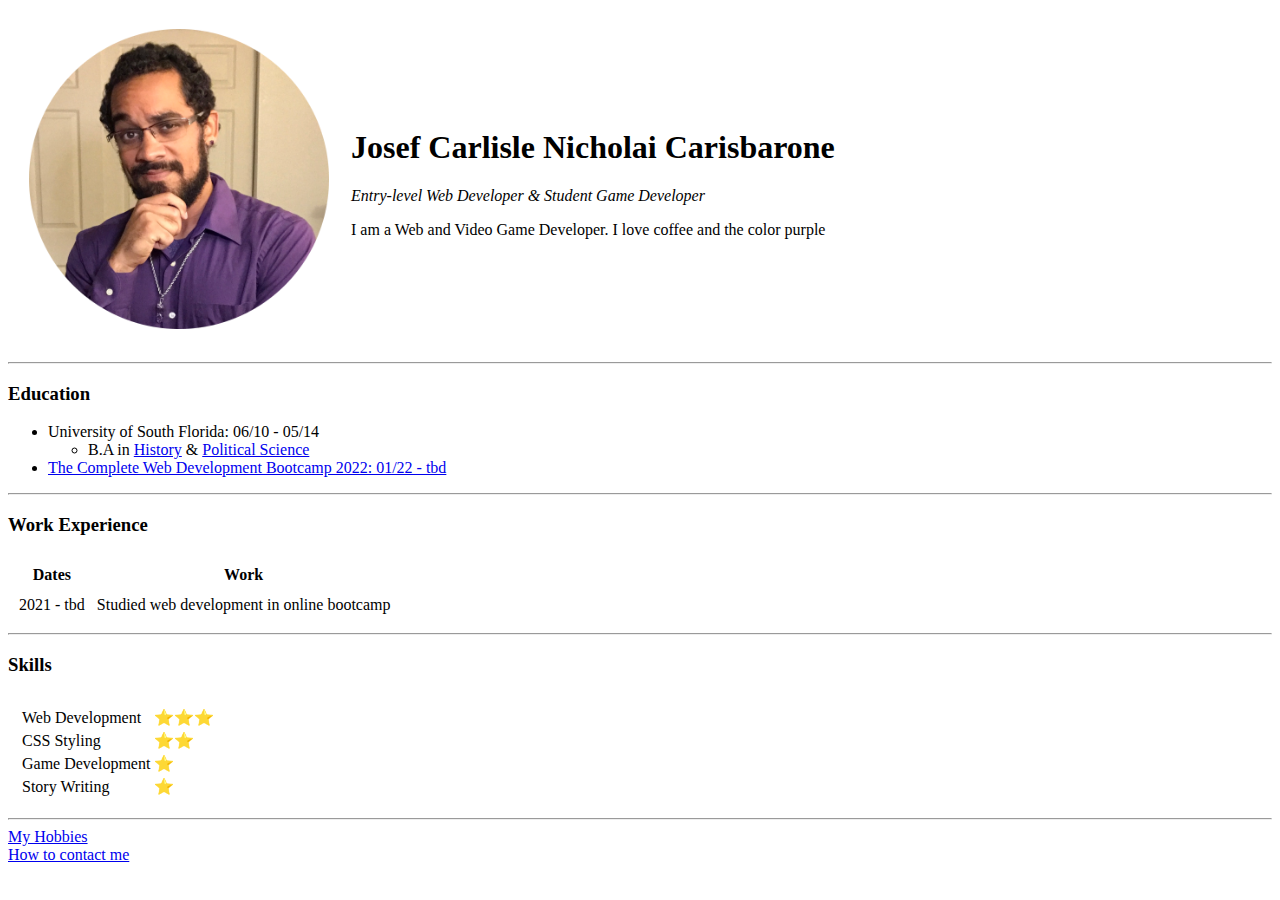
==== index.html @ 0df40d7c "Add initial CV website files" ====
<!DOCTYPE html>
<html lang="en" dir="ltr">

<head>
  <meta charset="utf-8">
  <meta name="description" content="Personal webpage of entry-level Web Developer J. Carlisle Carisbaorne">
  <title>Carlisle's personal site</title>
</head>

<body>

  <table cellspacing="20">
    <tr>
      <td><img src="JosefCarisbarone.jpg" height="300" width="300" alt="Josef profile pic"></td>
      <td>
        <h1> Josef Carlisle Nicholai Carisbarone </h1>
        <p><em> Entry-level Web Developer & Student Game Developer </em></p>
        <p> I am a Web and Video Game Developer. I love coffee and the color purple </p>
      </td>
    </tr>
  </table>


  <hr>

  <h3> Education </h3>
  <ul>
    <li> University of South Florida: 06/10 - 05/14
      <ul>
        <li> B.A in <a href="https://catalog.usf.edu/preview_program.php?catoid=4&poid=674" target="_blank"> History</a> & <a href="https://catalog.usf.edu/preview_program.php?catoid=13&poid=4417&returnto=1580" target="_blank"> Political Science</a>
        </li>
      </ul>
    </li>
    <li> <a href="https://www.udemy.com/course/the-complete-web-development-bootcamp/" target="_blank">The Complete Web Development Bootcamp 2022: 01/22 - tbd</a></li>
  </ul>
  <hr>
  <h3> Work Experience </h3>
  <table cellspacing="10">
    <thead>
      <tr>
        <th> Dates </th>
        <th> Work </th>
      </tr>
    </thead>
    <tbody>
      <tr>
        <td> 2021 - tbd </td>
        <td> Studied web development in online bootcamp</td>
      </tr>
    </tbody>
  </table>
<hr>
  <h3> Skills </h3>

<table  cellspacing="10">
  <tr>
    <td>
      <table>

          <tr>
            <td> Web Development </td>
            <td> ⭐⭐⭐ </td>
          </tr>

          <tr>
            <td> CSS Styling </td>
            <td> ⭐⭐</td>
          </tr>
          <tr>
            <td>  Game Development </td>
            <td> ⭐ </td>
          </tr>
          <tr>
            <td> Story Writing </td>
            <td>⭐</td>
          </tr>
      </table>
  </td>

</table>



  <hr>
  <a href="hobbies.html"> My Hobbies </a><br>
  <a href="contact-me.html"> How to contact me</a>

</body>

</html>
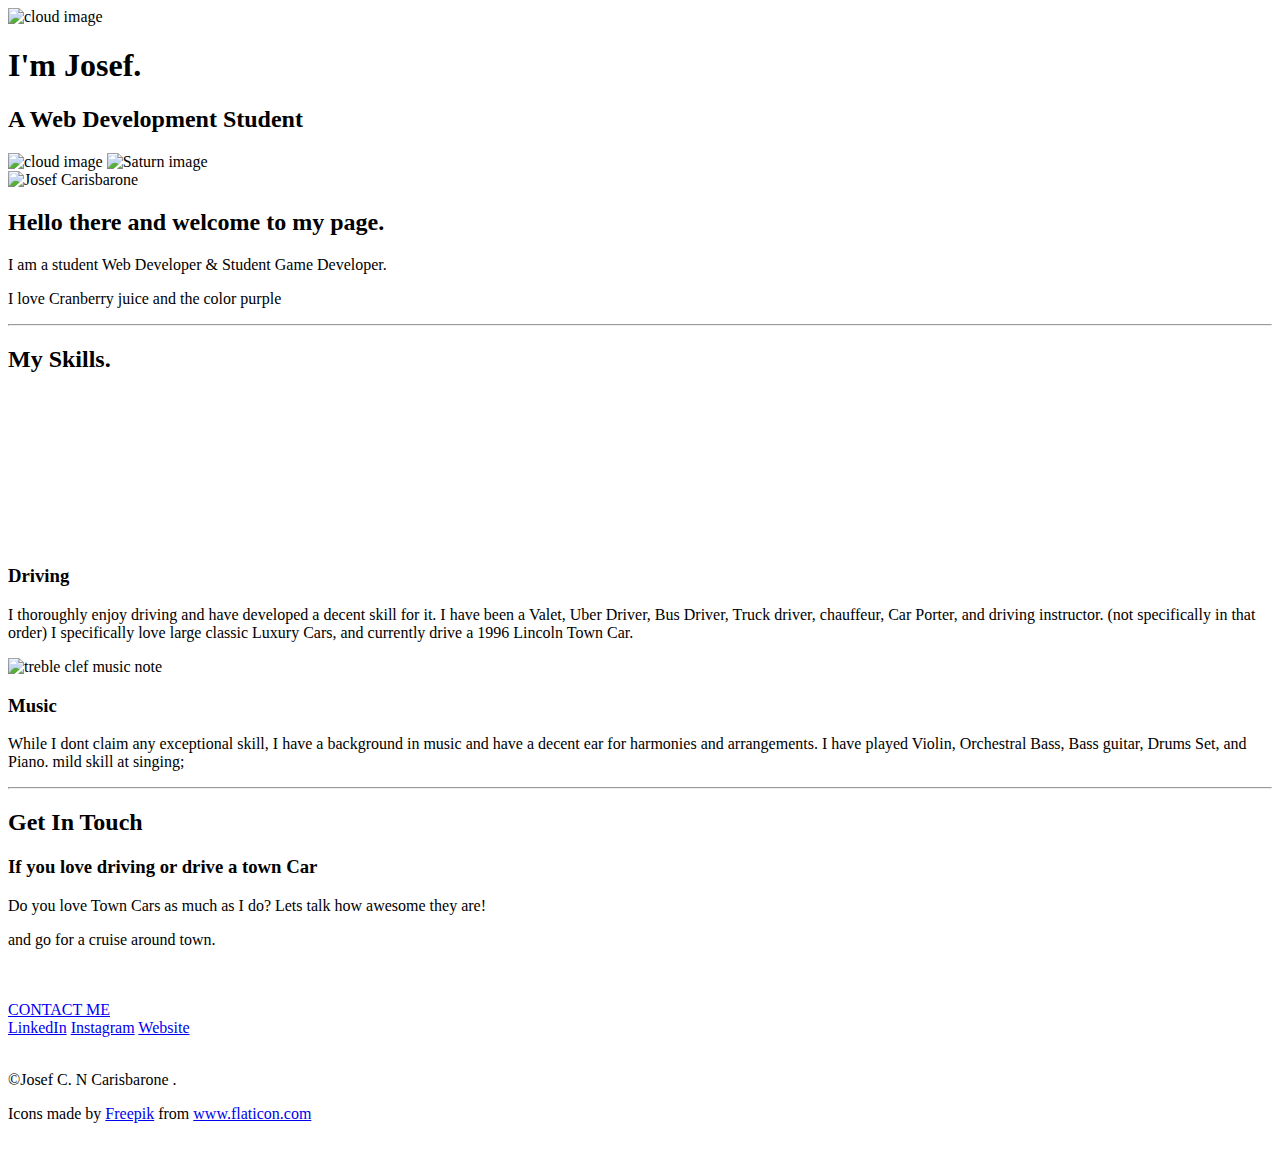
==== commit fab49425: "Updated CV site" ====
--- a/index.html
+++ b/index.html
@@ -3,87 +3,63 @@
 
 <head>
   <meta charset="utf-8">
-  <meta name="description" content="Personal webpage of entry-level Web Developer J. Carlisle Carisbaorne">
-  <title>Carlisle's personal site</title>
+  <title> Josef Carisbarone </title>
+  <link rel="stylesheet" type="text/css" href="styles.css">
+  <link rel="icon" href="favicon.ico?v=2">
+  <link rel="preconnect" href="https://fonts.googleapis.com">
+  <link rel="preconnect" href="https://fonts.gstatic.com" crossorigin>
+  <link href="https://fonts.googleapis.com/css2?family=Merriweather&family=Montserrat&family=Moon+Dance&family=Sacramento&display=swap" rel="stylesheet">
 </head>
 
 <body>
-
-  <table cellspacing="20">
-    <tr>
-      <td><img src="JosefCarisbarone.jpg" height="300" width="300" alt="Josef profile pic"></td>
-      <td>
-        <h1> Josef Carlisle Nicholai Carisbarone </h1>
-        <p><em> Entry-level Web Developer & Student Game Developer </em></p>
-        <p> I am a Web and Video Game Developer. I love coffee and the color purple </p>
-      </td>
-    </tr>
-  </table>
+  <div class="topContainer">
+    <img class="topCloud" src="images/cloud.png" alt="cloud image">
+    <h1> I'm Josef. </h1>
+    <h2> A <span class="pro">Web</span> Development Student </h2>
+    <img class="bottomCloud" src="images/cloud.png" alt="cloud image"  >
+    <img src="images/Saturn.png" alt="Saturn image" height="35%" width="35%">
+  </div>
+  <div class="middle-container">
+    <div class="profile">
+      <img class="me" src="images/JosefCarisbarone.jpg" alt="Josef Carisbarone">
+      <h2>Hello there and welcome to my page.</h2>
+      <p> I am a student Web Developer & Student Game Developer.</p>
+      <p>I love Cranberry juice and the color purple </p>
+    </div>
+    <hr>
+    <div class="skills">
+      <h2>My Skills.</h2>
+      <div class="skill-row">
+        <iframe src="https://giphy.com/embed/XdvW5XTjorv35LwMgz"  frameBorder="0" class=""></iframe>
+        <h3>Driving </h3>
+        <p class="drive">I thoroughly enjoy driving and have developed a decent skill for it. I have been a Valet, Uber Driver, Bus Driver, Truck driver, chauffeur, Car Porter, and driving instructor. (not specifically in that order) I specifically love large
+          classic Luxury Cars, and currently drive a 1996 Lincoln Town Car.</p>
+      </div>
+      <div class="skill-row">
+        <img class="music-img" width="200" height="200" src="https://cdn-icons.flaticon.com/png/512/3270/premium/3270234.png?token=exp=1641768955~hmac=165339d196fc24f413bb7bee666cbca1" alt="treble clef music note">
+        <h3> Music </h3>
+        <p>While I dont claim any exceptional skill, I have a background in music and have a decent ear for harmonies and arrangements. I have played Violin, Orchestral Bass, Bass guitar, Drums Set, and Piano. mild skill at singing;</p>
+      </div>
+    </div>
+    <hr>
+    <div class="contact-me">
+      <h2>Get In Touch</h2>
+      <h3>If you love driving or drive a town Car</h3>
+      <p >Do you love Town Cars as much as I do? Lets talk how awesome they are! </p>
+        <p> and go for a cruise around town. </p> <br>
+      <br><a class="btn" href="mailto:JosefCarisbarone@outlook.com">CONTACT ME</a>
+    </div>
+  </div>
 
 
-  <hr>
-
-  <h3> Education </h3>
-  <ul>
-    <li> University of South Florida: 06/10 - 05/14
-      <ul>
-        <li> B.A in <a href="https://catalog.usf.edu/preview_program.php?catoid=4&poid=674" target="_blank"> History</a> & <a href="https://catalog.usf.edu/preview_program.php?catoid=13&poid=4417&returnto=1580" target="_blank"> Political Science</a>
-        </li>
-      </ul>
-    </li>
-    <li> <a href="https://www.udemy.com/course/the-complete-web-development-bootcamp/" target="_blank">The Complete Web Development Bootcamp 2022: 01/22 - tbd</a></li>
-  </ul>
-  <hr>
-  <h3> Work Experience </h3>
-  <table cellspacing="10">
-    <thead>
-      <tr>
-        <th> Dates </th>
-        <th> Work </th>
-      </tr>
-    </thead>
-    <tbody>
-      <tr>
-        <td> 2021 - tbd </td>
-        <td> Studied web development in online bootcamp</td>
-      </tr>
-    </tbody>
-  </table>
-<hr>
-  <h3> Skills </h3>
-
-<table  cellspacing="10">
-  <tr>
-    <td>
-      <table>
-
-          <tr>
-            <td> Web Development </td>
-            <td> ⭐⭐⭐ </td>
-          </tr>
-
-          <tr>
-            <td> CSS Styling </td>
-            <td> ⭐⭐</td>
-          </tr>
-          <tr>
-            <td>  Game Development </td>
-            <td> ⭐ </td>
-          </tr>
-          <tr>
-            <td> Story Writing </td>
-            <td>⭐</td>
-          </tr>
-      </table>
-  </td>
-
-</table>
-
-
-
-  <hr>
-  <a href="hobbies.html"> My Hobbies </a><br>
-  <a href="contact-me.html"> How to contact me</a>
+  <div class="bottom-container">
+    <a class="footer-link" href="https://www.linkedin.com/" target="_blank">LinkedIn</a>
+    <a class="footer-link" href="https://instagram.com/" target="_blank">Instagram</a>
+    <a class="footer-link" href="https://www.appbrewery.co/" target="_blank">Website</a><br>
+    <br><p>©Josef C. N Carisbarone .</p>
+    <p class="attribution">Icons made by <a href="https://www.flaticon.com/authors/freepik" title="Freepik">Freepik</a> from <a href="https://www.flaticon.com/" title="Flaticon">www.flaticon.com</a></p>
+    <br>
+  </div>
 
 </body>
 
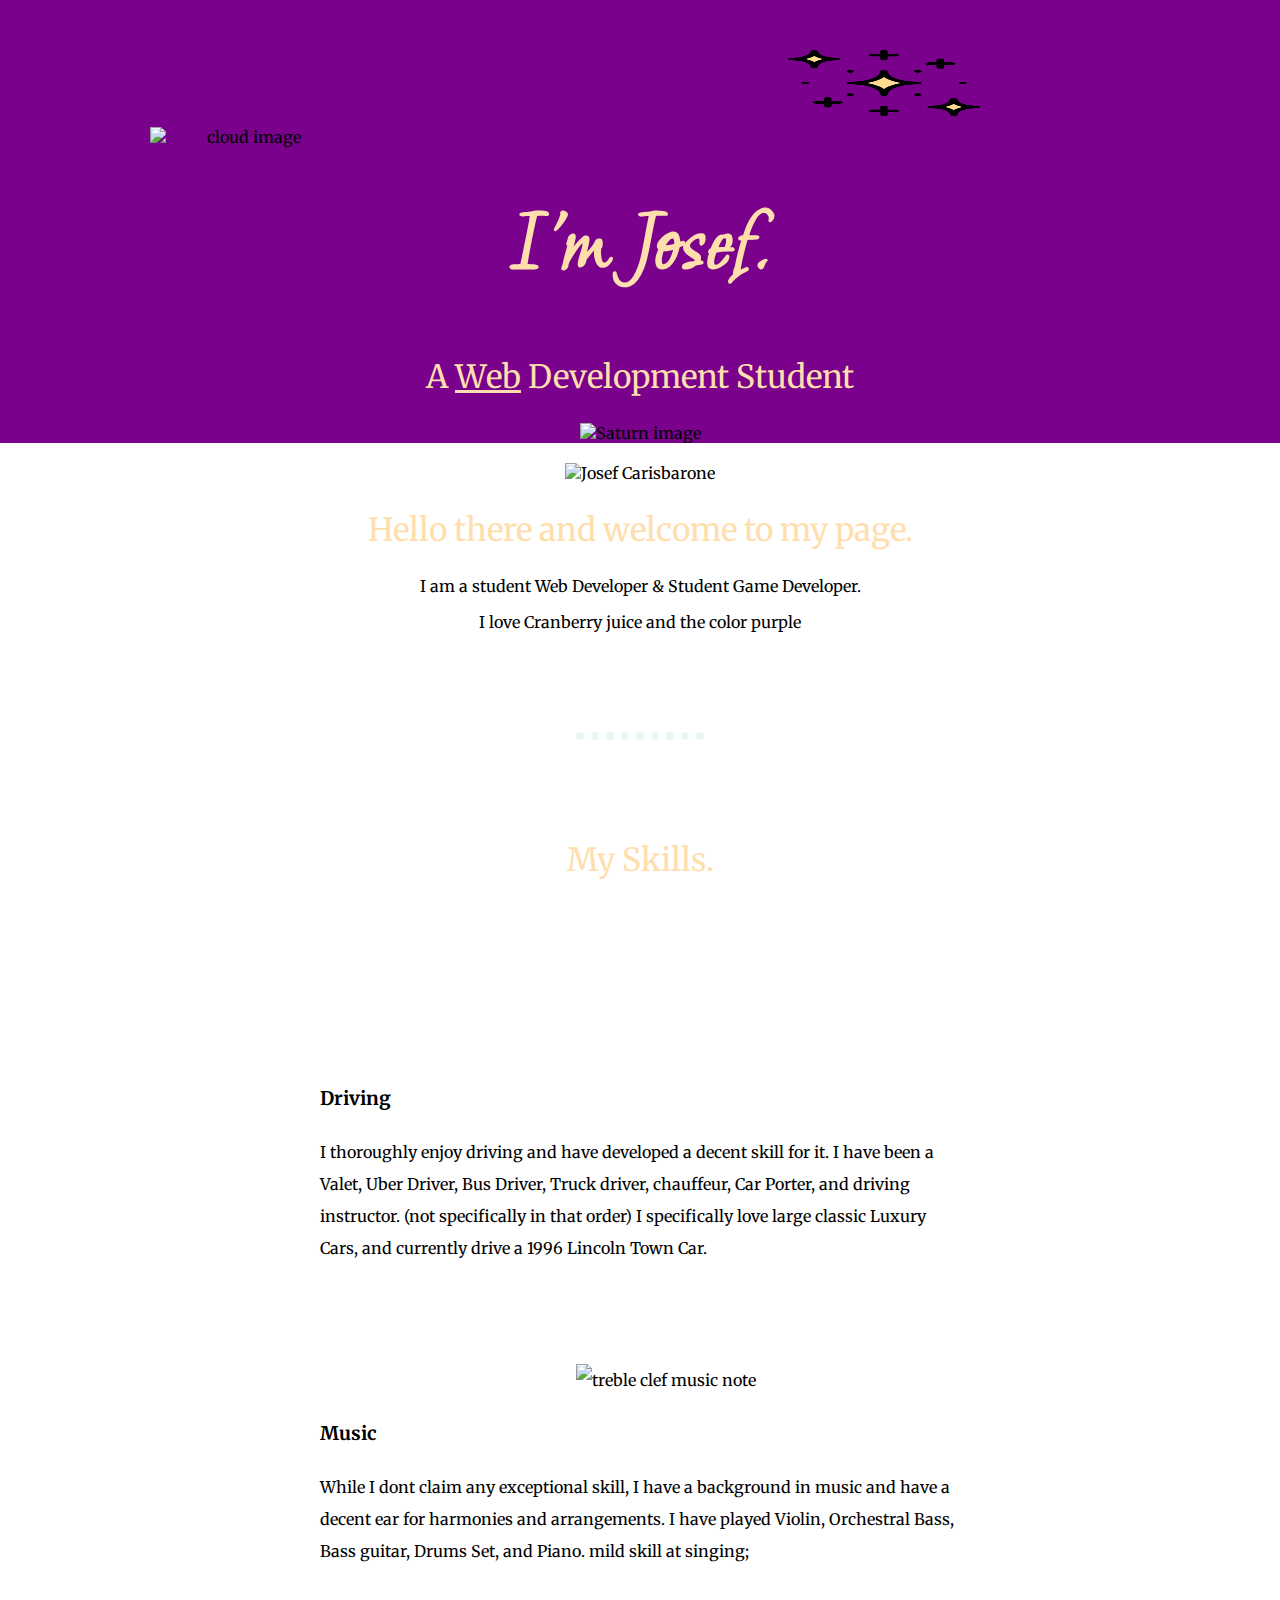
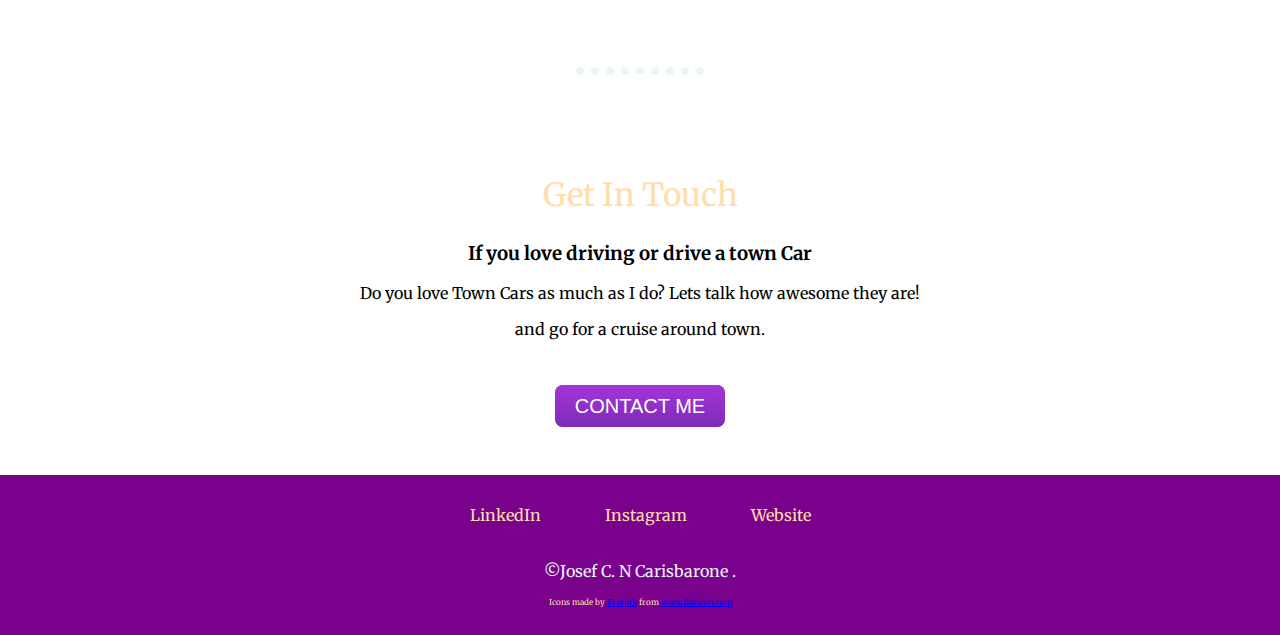
==== commit 5c04a92c: "Update index.html" ====
--- a/index.html
+++ b/index.html
@@ -13,11 +13,11 @@
 
 <body>
   <div class="topContainer">
-    <img class="topCloud" src="images/cloud.png" alt="cloud image">
+    <img class="topCloud" src="cloud.png" alt="cloud image">
     <h1> I'm Josef. </h1>
     <h2> A <span class="pro">Web</span> Development Student </h2>
     <img class="bottomCloud" src="images/cloud.png" alt="cloud image"  >
-    <img src="images/Saturn.png" alt="Saturn image" height="35%" width="35%">
+    <img src="Saturn.png" alt="Saturn image" height="35%" width="35%">
   </div>
   <div class="middle-container">
     <div class="profile">
--- a/styles.css
+++ b/styles.css
@@ -0,0 +1,146 @@
+
+
+body {
+  margin: 0;
+  text-align: center;
+  font-family: Merriweather, serif;
+}
+
+h1 {
+  font-size: 5.625em;
+ font-family: Moon dance, serif;
+ margin: 50px auto 0 auto;
+ color: #ffdead;
+ line-height: 2;
+}
+
+h2 {
+  font-size: 2em;
+  color: #ffdead;
+  font-weight: normal;
+}
+
+.topContainer {
+   background-color: #79018C;
+   position: relative;
+   padding-top: 100px;
+}
+
+.bottom-container {
+  background-color: #79018C;
+   height: 100px;
+   padding: 30px;
+   color: #EAF6F6;
+}
+
+.midContainer {
+  background-color: red;
+  height: 200px;
+  width: 200px;
+}
+
+.pro {
+  text-decoration: underline;
+}
+
+.bottomCloud {
+  position: absolute;
+  left: 150px;
+  bottom: 250px;
+  height: 15%;
+  width: 15%;
+}
+
+.topCloud {
+  right: 300px;
+  top: 50px;
+  position: absolute;
+  height: 15%;
+  width: 15%;
+}
+
+.contact-me {
+  height: 300px;
+}
+
+.me {
+  height: 250px;
+  width: 250px;
+ padding-top: 20px;
+}
+
+.skill-row {
+  width: 50%;
+ margin: 50px auto 100px auto;
+ text-align: left;
+ line-height: 2;
+
+}
+
+.music-img {
+  height: 25%;
+  width: 25%;
+ margin-left: 40%;
+}
+
+iframe {
+  float: left;
+  height: 100%;
+  Width: 100%;
+}
+
+.drive  {
+  clear: left;
+}
+
+.footer-link {
+    color: #ffdead;
+    padding: 30px;
+    text-decoration: none;
+}
+
+a:hover {
+  color: white;
+}
+
+hr {
+  border: none;
+  border-top: 8px dotted #EAF6F6;
+  width: 10%;
+  align: center;
+  margin: 100px auto 100px auto;
+}
+
+.btn {
+  background: #a534d9;
+  background-image: -webkit-linear-gradient(top, #a534d9, #7d2bb8);
+  background-image: -moz-linear-gradient(top, #a534d9, #7d2bb8);
+  background-image: -ms-linear-gradient(top, #a534d9, #7d2bb8);
+  background-image: -o-linear-gradient(top, #a534d9, #7d2bb8);
+  background-image: linear-gradient(to bottom, #a534d9, #7d2bb8);
+  -webkit-border-radius: 8;
+  -moz-border-radius: 8;
+  border-radius: 8px;
+  font-family: Arial;
+  color: #ffffff;
+  font-size: 20px;
+  padding: 10px 20px 10px 20px;
+  text-decoration: none;
+  margin: 50px;
+}
+
+.btn:hover {
+  background: #a93cfc;
+  background-image: -webkit-linear-gradient(top, #a93cfc, #a234d9);
+  background-image: -moz-linear-gradient(top, #a93cfc, #a234d9);
+  background-image: -ms-linear-gradient(top, #a93cfc, #a234d9);
+  background-image: -o-linear-gradient(top, #a93cfc, #a234d9);
+  background-image: linear-gradient(to bottom, #a93cfc, #a234d9);
+  text-decoration: none;
+}
+
+.attribution {
+  font-size: .5em;
+  text-decoration: none;
+  color: #ffdead;
+}
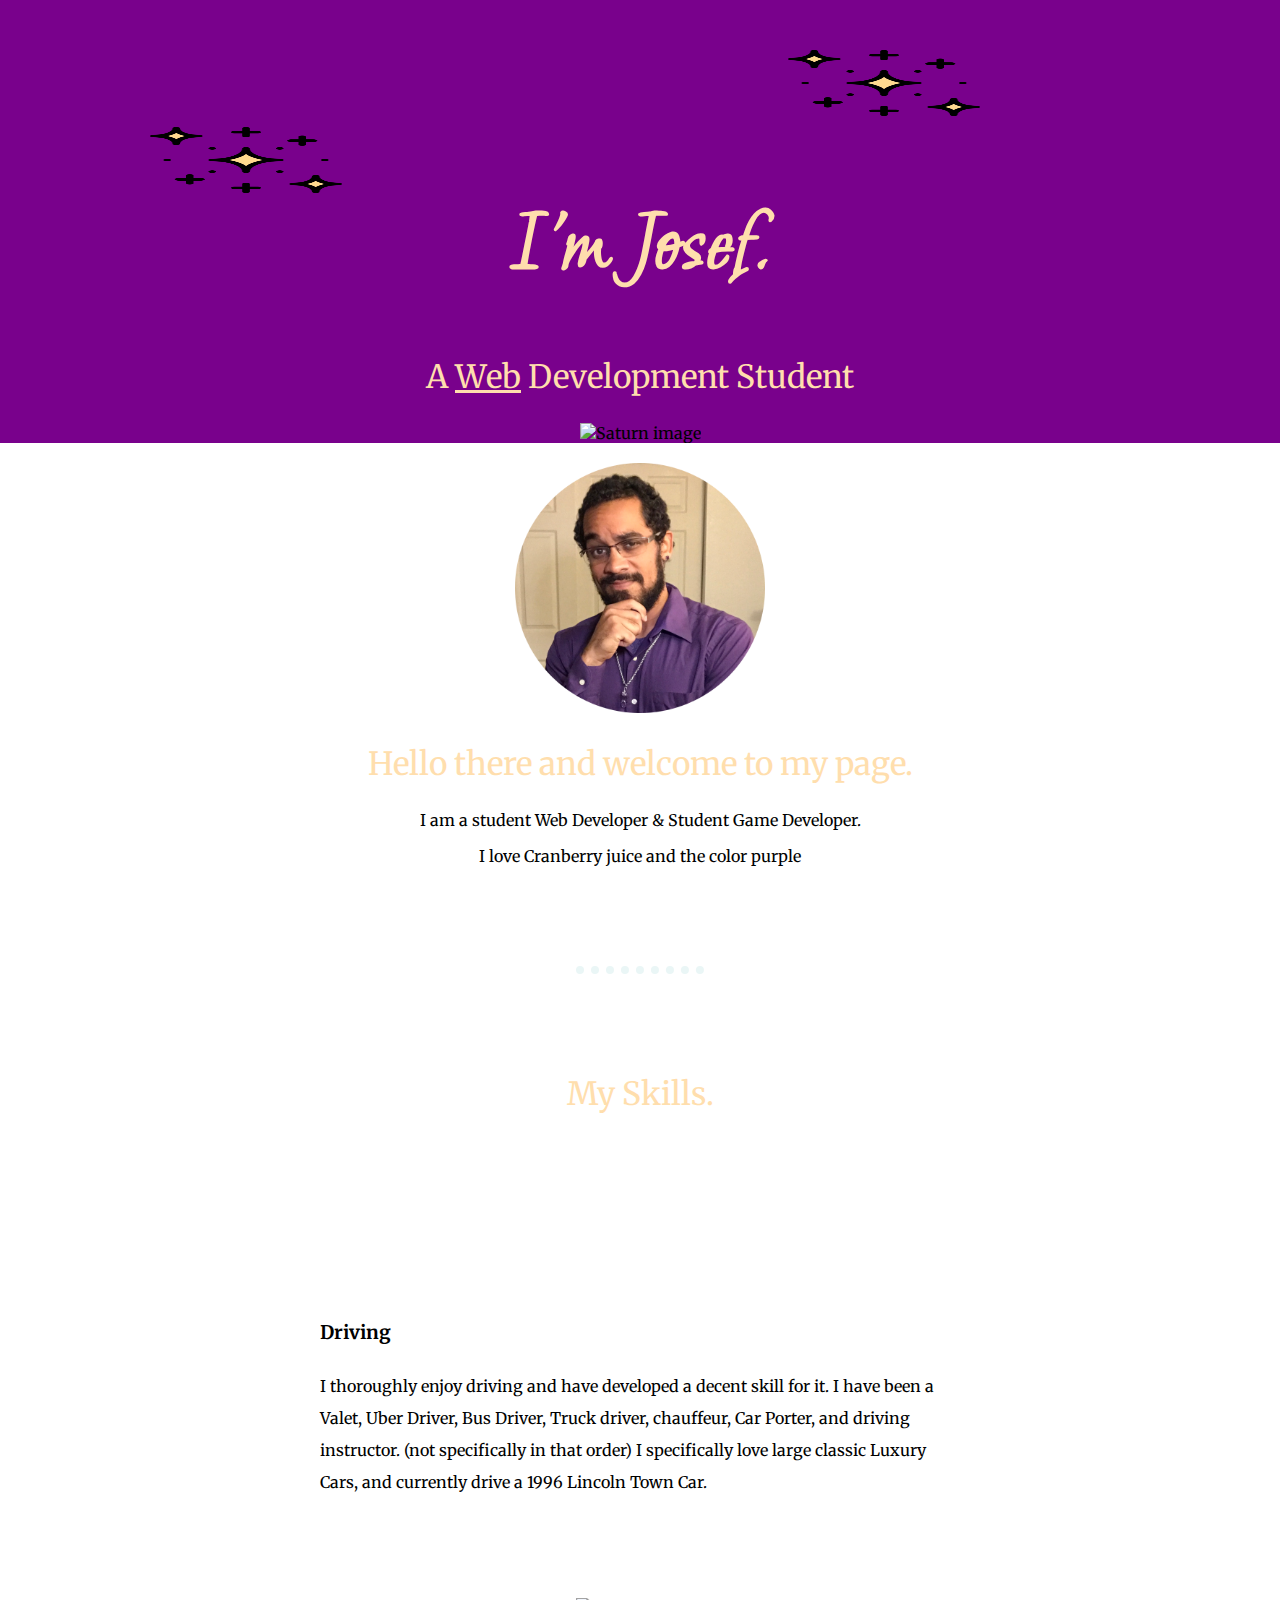
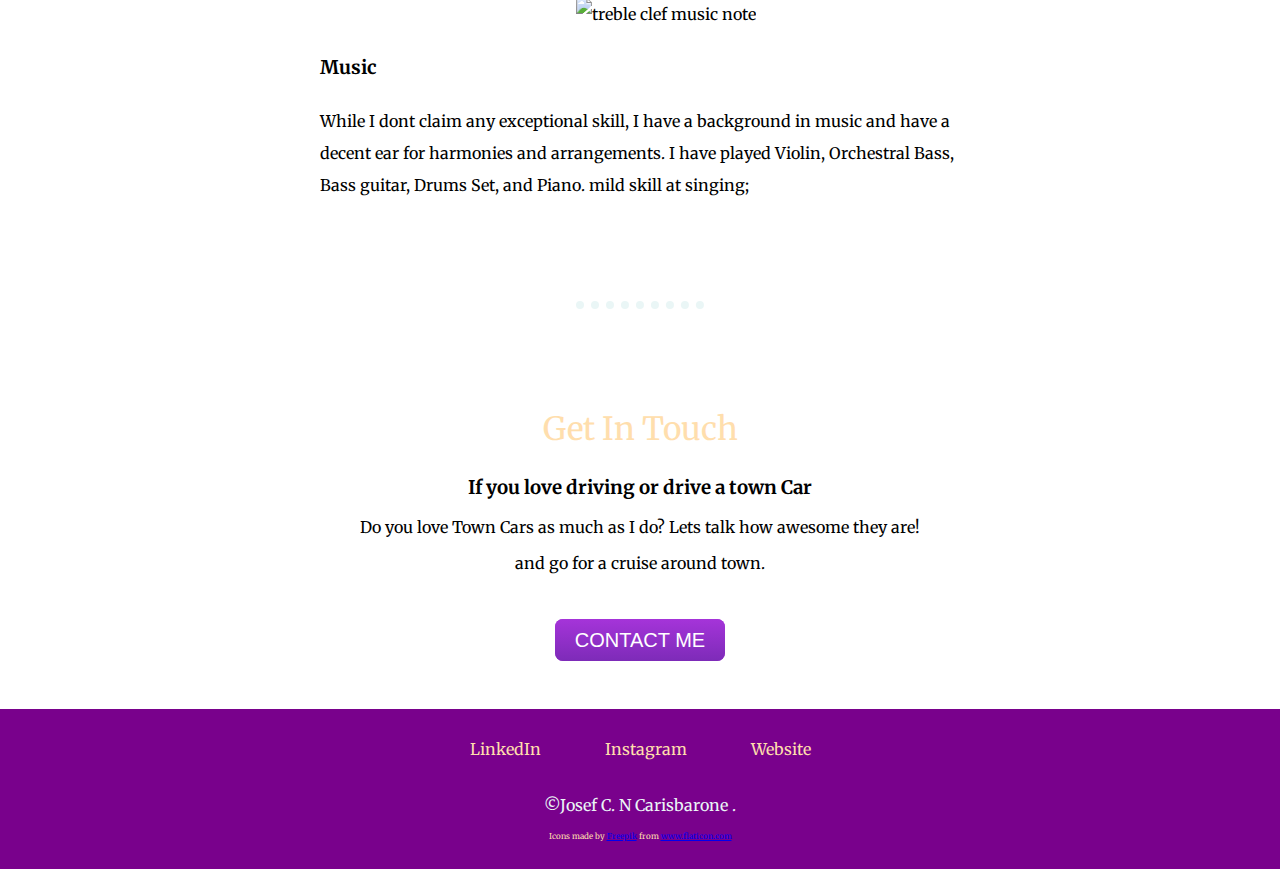
==== commit b8b562d5: "updated index.html" ====
--- a/index.html
+++ b/index.html
@@ -16,12 +16,12 @@
     <img class="topCloud" src="cloud.png" alt="cloud image">
     <h1> I'm Josef. </h1>
     <h2> A <span class="pro">Web</span> Development Student </h2>
-    <img class="bottomCloud" src="images/cloud.png" alt="cloud image"  >
+    <img class="bottomCloud" src="cloud.png" alt="cloud image"  >
     <img src="Saturn.png" alt="Saturn image" height="35%" width="35%">
   </div>
   <div class="middle-container">
     <div class="profile">
-      <img class="me" src="images/JosefCarisbarone.jpg" alt="Josef Carisbarone">
+      <img class="me" src="JosefCarisbarone.jpg" alt="Josef Carisbarone">
       <h2>Hello there and welcome to my page.</h2>
       <p> I am a student Web Developer & Student Game Developer.</p>
       <p>I love Cranberry juice and the color purple </p>
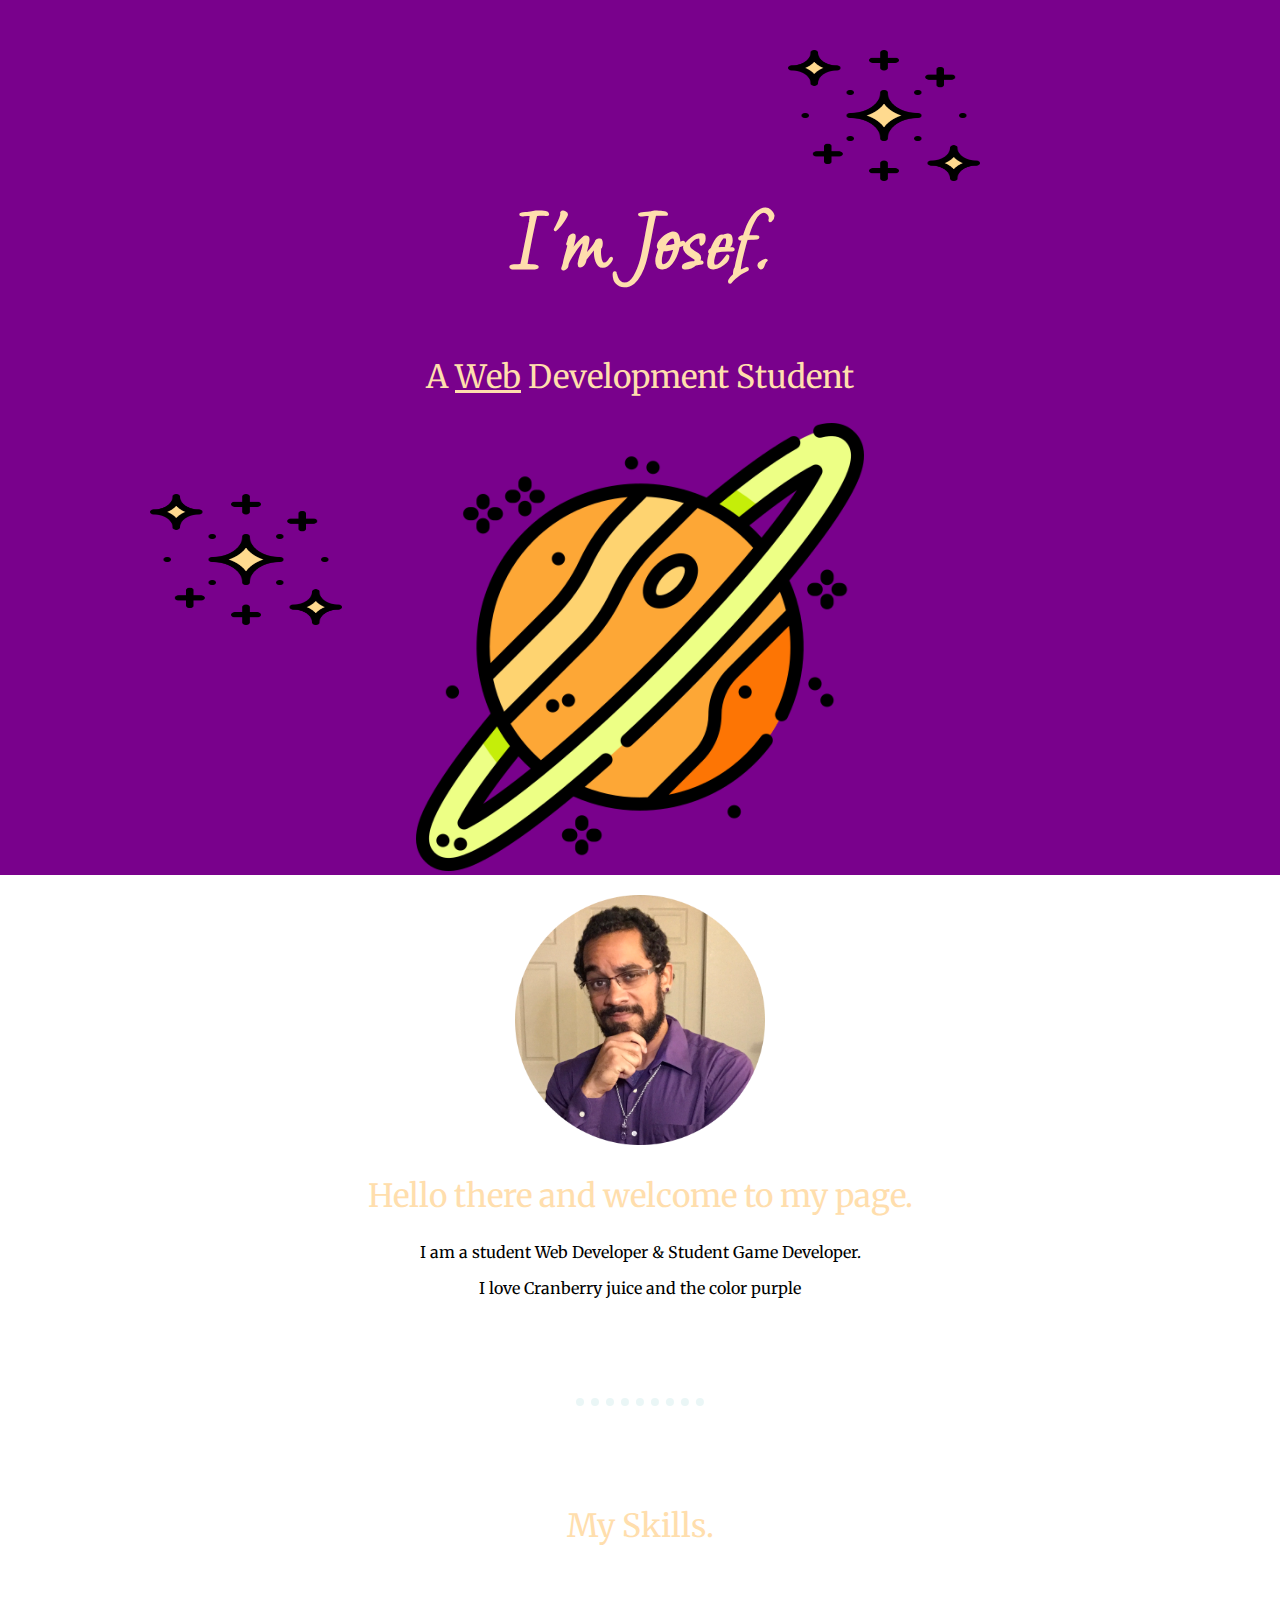
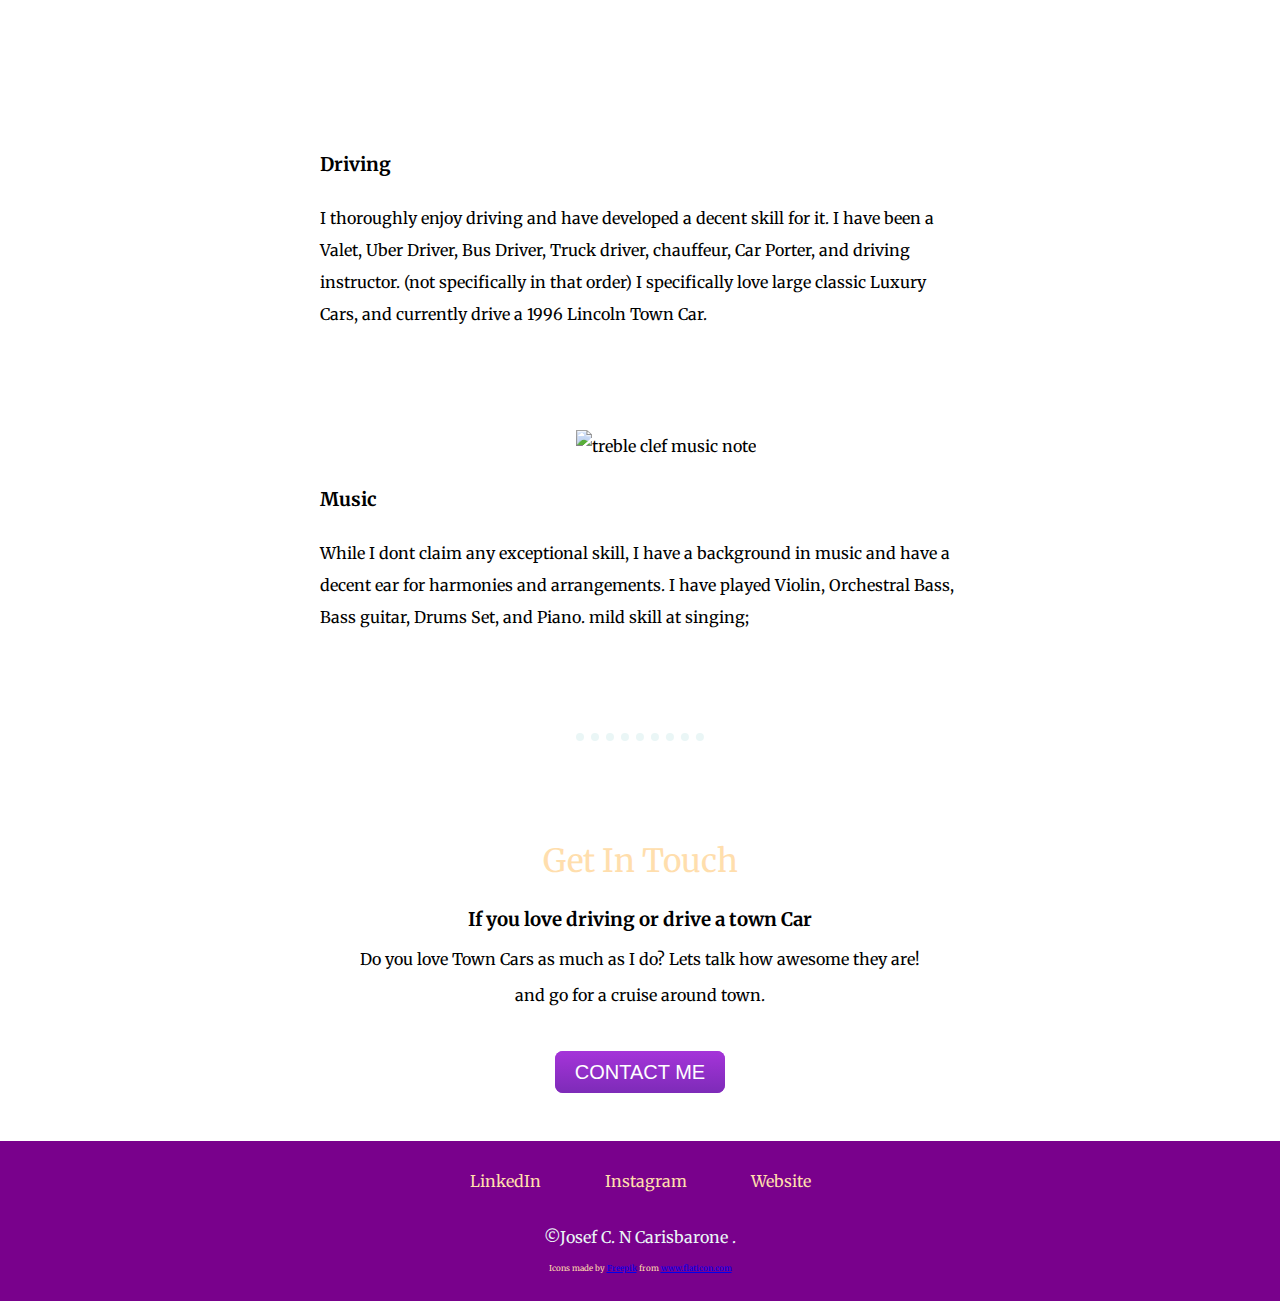
==== commit de2cd369: "Update index.html" ====
--- a/index.html
+++ b/index.html
@@ -17,7 +17,7 @@
     <h1> I'm Josef. </h1>
     <h2> A <span class="pro">Web</span> Development Student </h2>
     <img class="bottomCloud" src="cloud.png" alt="cloud image"  >
-    <img src="Saturn.png" alt="Saturn image" height="35%" width="35%">
+    <img src="saturn.png" alt="Saturn image" height="35%" width="35%">
   </div>
   <div class="middle-container">
     <div class="profile">
